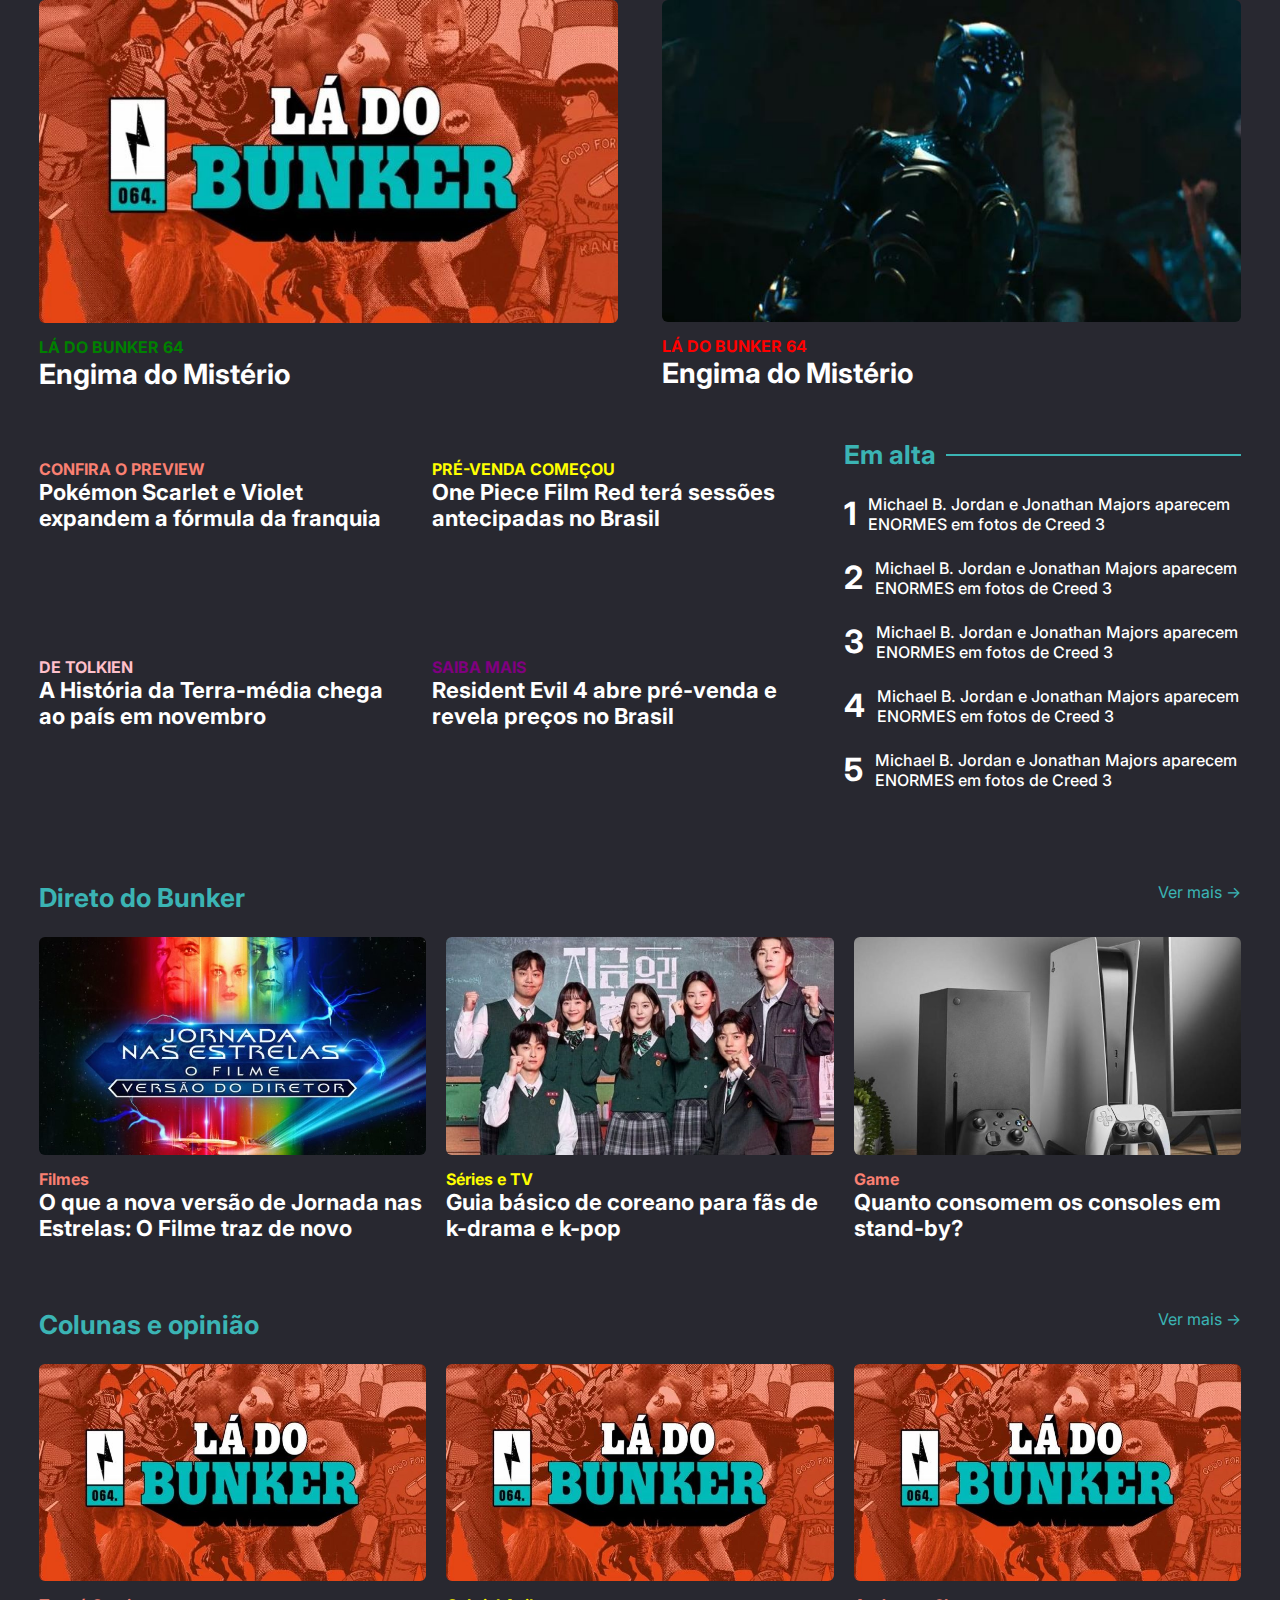
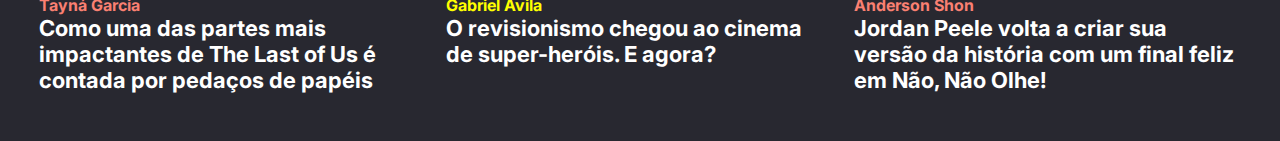
==== index.html @ f8700d99 "move html to base for pages" ====
<!DOCTYPE html>
<html lang="en">
	<head>
		<meta charset="UTF-8" />
		<meta http-equiv="X-UA-Compatible" content="IE=edge" />
		<meta name="viewport" content="width=device-width, initial-scale=1.0" />
		<link rel="stylesheet" href="./src/styles/styles.css" />
		<title>Jovem nerd</title>
	</head>
	<body>
		<main class="container">
			<div class="flex-two-columns">
				<!-- start post 1 -->
				<div class="post-container">
					<img src="./src/assets/images/la_do_bunker.JPG" alt="" />
					<h3 style="color: green">LÁ DO BUNKER 64</h3>
					<h2>Engima do Mistério</h2>
				</div>
				<!-- finish post 1 -->
				<!-- start post 2 -->
				<div class="post-container">
						<img src="./src/assets/images/pantera_negra.JPG" alt="" />
						<h3 style="color: red">LÁ DO BUNKER 64</h3>
						<h2>Engima do Mistério</h2>
					</div>
				</div>
				<!-- finish post 2 -->
			</div>
			<div class="flex-two-columns-highlights">
				<div class="highlights">
					<!-- subpost 1 -->
					<div class="post-container">
						<img src="https://uploads.jovemnerd.com.br/wp-content/uploads/2022/10/pokemon_violet_scarlet_preview__1m6v3kq-760x428.jpg" alt="" />
						<h3 style="color: salmon">CONFIRA O PREVIEW</h3>
						<h2>Pokémon Scarlet e Violet expandem a fórmula da franquia</h2>
					</div>
					<!-- subpost 2 -->
					<div class="post-container">
						<img src="https://uploads.jovemnerd.com.br/wp-content/uploads/2022/10/one_piece_film_red_sessoes_antecipadas__6ul00pg-760x428.jpg" alt="" />
						<h3 style="color: yellow">PRÉ-VENDA COMEÇOU</h3>
						<h2>One Piece Film Red terá sessões antecipadas no Brasil</h2>
					</div>
					<!-- subpost 3 -->
					<div class="post-container">
						<img src="https://uploads.jovemnerd.com.br/wp-content/uploads/2022/10/a_historia_da_terra_media_colecao__814is25-760x428.jpg" alt="" />
						<h3 style="color: pink">DE TOLKIEN</h3>
						<h2>A História da Terra-média chega ao país em novembro</h2>
					</div>
					<!-- subpost 4 -->
					<div class="post-container">
						<img src="https://uploads.jovemnerd.com.br/wp-content/uploads/2022/10/resident_evil_4_pre_venda_precos__we491q-760x428.jpg" alt="" />
						<h3 style="color: purple">SAIBA MAIS</h3>
						<h2>Resident Evil 4 abre pré-venda e revela preços no Brasil</h2>
					</div>
				</div>
				<div class="list">
					<div class="title-container">
						<h3>Em alta</h3>
						<span></span>
					</div>
					<div class="items">
						<div class="list-item">
							<p>1</p>
							<p>
								Michael B. Jordan e Jonathan Majors aparecem ENORMES em fotos de
								Creed 3
							</p>
						</div>
						<div class="list-item">
							<p>2</p>
							<p>
								Michael B. Jordan e Jonathan Majors aparecem ENORMES em fotos de
								Creed 3
							</p>
						</div>
						<div class="list-item">
							<p>3</p>
							<p>
								Michael B. Jordan e Jonathan Majors aparecem ENORMES em fotos de
								Creed 3
							</p>
						</div>
						<div class="list-item">
							<p>4</p>
							<p>
								Michael B. Jordan e Jonathan Majors aparecem ENORMES em fotos de
								Creed 3
							</p>
						</div>
						<div class="list-item">
							<p>5</p>
							<p>
								Michael B. Jordan e Jonathan Majors aparecem ENORMES em fotos de
								Creed 3
							</p>
						</div>
					</div>
				</div>
			</div>
			<div class="after-highlights-container">
				<div class="header-content">
					<h3>Direto do Bunker</h3>
					<p>Ver mais -></p>
				</div>
				<div class="flex-three-columns">
					<div class="post-container">
						<img src="./src/assets/images/star_trek.jpg" alt="" />
						<h3 style="color: salmon">Filmes</h3>
						<h2>O que a nova versão de Jornada nas Estrelas: O Filme traz de novo</h2>
					</div>
					<!-- subpost 2 -->
					<div class="post-container">
						<img src="./src/assets/images/coreano_kpop.jpg" alt="" />
						<h3 style="color: yellow">Séries e TV</h3>
						<h2>Guia básico de coreano para fãs de k-drama e k-pop</h2>
					</div>
					<div class="post-container">
						<img src="./src/assets/images/consoles_capa.jpg" alt="" />
						<h3 style="color: salmon">Game</h3>
						<h2>Quanto consomem os consoles em stand-by?</h2>
					</div>
					<!-- subpost 3 -->
					
				</div>
			</div>
			<div class="after-highlights-container">
				<div class="header-content">
					<h3>Colunas e opinião</h3>
					<p>Ver mais -></p>
				</div>
				<div class="flex-three-columns">
					<div class="post-container">
						<img src="./src/assets/images/la_do_bunker.JPG" alt="" />
						<h3 style="color: salmon">Tayná Garcia</h3>
						<h2>Como uma das partes mais impactantes de The Last of Us é contada por pedaços de papéis</h2>
					</div>
					<!-- subpost 2 -->
					<div class="post-container">
						<img src="./src/assets/images/la_do_bunker.JPG" alt="" />
						<h3 style="color: yellow">Gabriel Avila</h3>
						<h2>O revisionismo chegou ao cinema de super-heróis. E agora?</h2>
					</div>
					<div class="post-container">
						<img src="./src/assets/images/la_do_bunker.JPG" alt="" />
						<h3 style="color: salmon">Anderson Shon</h3>
						<h2>Jordan Peele volta a criar sua versão da história com um final feliz em Não, Não Olhe!</h2>
					</div>
					<!-- subpost 3 -->
					
				</div>
			</div>
		</main>
	</body>
</html>
---- src/styles/styles.css ----
/* normalize styles */
@import url(https://fonts.googleapis.com/css?family=Inter:100,200,300,regular,500,600,700,800,900);
* {
	margin: 0;
	padding: 0;
	box-sizing: border-box;
	color: #fff;
	font-family: Inter;
}

html,
body {
	background-color: #282830;
}
img {
	border-radius: 6px;
	max-width: 100%;
	margin-bottom: 10px;
}

h3 {
	font-size: 16px;
}
h2 {
	font-size: 22px;
}

.container {
	max-width: 1230px;
	margin: 0 auto;
}

.container .flex-two-columns {
	display: flex;
	justify-content: space-between;
	padding: 0 14px 48px;
}

.container .flex-two-columns .post-container {
	max-width: 579px;
	width: 50%;
}

.container .flex-two-columns .post-container img {
	border-radius: 6px;
}

.container .flex-two-columns .post-container h2 {
	line-height: 34px;
	font-size: 28px;
}

.container .flex-two-columns-highlights {
	display: flex;
	justify-content: space-between;
	padding: 0 14px 48px;
}

.container .flex-two-columns-highlights .highlights {
	width: 66%;
	display: flex;
	flex-wrap: wrap;
	gap: 20px;
}
.container .flex-two-columns-highlights .highlights .post-container {
	width: 47%;
}

.container .flex-two-columns-highlights .list {
	width: 33%;
}
.container .flex-two-columns-highlights .list .title-container {
	display: flex;
	align-items: center;
}

.container .flex-two-columns-highlights .list .title-container h3 {
	font-size: 26px;
	color: #3bb4b4;
	font-weight: bold;
	white-space: nowrap;
	margin-right: 10px;
}

.container .flex-two-columns-highlights .list .title-container span {
	border: 1px solid #3bb4b4;
	height: 0;
	width: 100%;
}

.container .flex-two-columns-highlights .list .items .list-item {
	display: flex;
	margin-bottom: 24px;
}

.container .flex-two-columns-highlights .list .items .list-item:first-child {
	margin-top: 24px;
}
/* the number before text on highlight list */
.container .flex-two-columns-highlights .list .items .list-item p:first-child {
	font-size: 32px;
	font-weight: bold;
	margin-right: 12px;
}
.container .flex-two-columns-highlights .list .items .list-item p {
	font-size: 16px;
	font-weight: 500;
}

.after-highlights-container {
	padding: 0 14px 48px;
	margin-top: 20px;
}

.after-highlights-container .flex-three-columns {
	display: flex;
	gap: 20px;
}

.after-highlights-container .flex-three-columns .post-container {
	width: 33.33%;
}

.after-highlights-container .header-content {
	display: flex;
	justify-content: space-between;
	margin-bottom: 24px;
}

.after-highlights-container .header-content h3 {
	color: #3bb4b4;
	font-size: 26px;
}
.after-highlights-container .header-content p {
	color: #3bb4b4;
}

@media (max-width: 40rem) {
	.container .flex-two-columns {
		flex-direction: column;
	}
	.container .flex-two-columns .post-container {
		width: 100%;
		margin-top: 30px;
	}
	.after-highlights-container .flex-three-columns {
		flex-direction: column;
	}
	.after-highlights-container .flex-three-columns .post-container {
		width: 100%;
	}
	.container .flex-two-columns-highlights {
		flex-direction: column;
	}
	.container .flex-two-columns-highlights .highlights {
		width: 100%;
		margin-bottom: 50px;
	}
	.container .flex-two-columns-highlights .highlights .post-container {
		width: 100%;
		margin-bottom: 20px;
	}
	.container .flex-two-columns-highlights .list {
		width: 100%;
	}
}
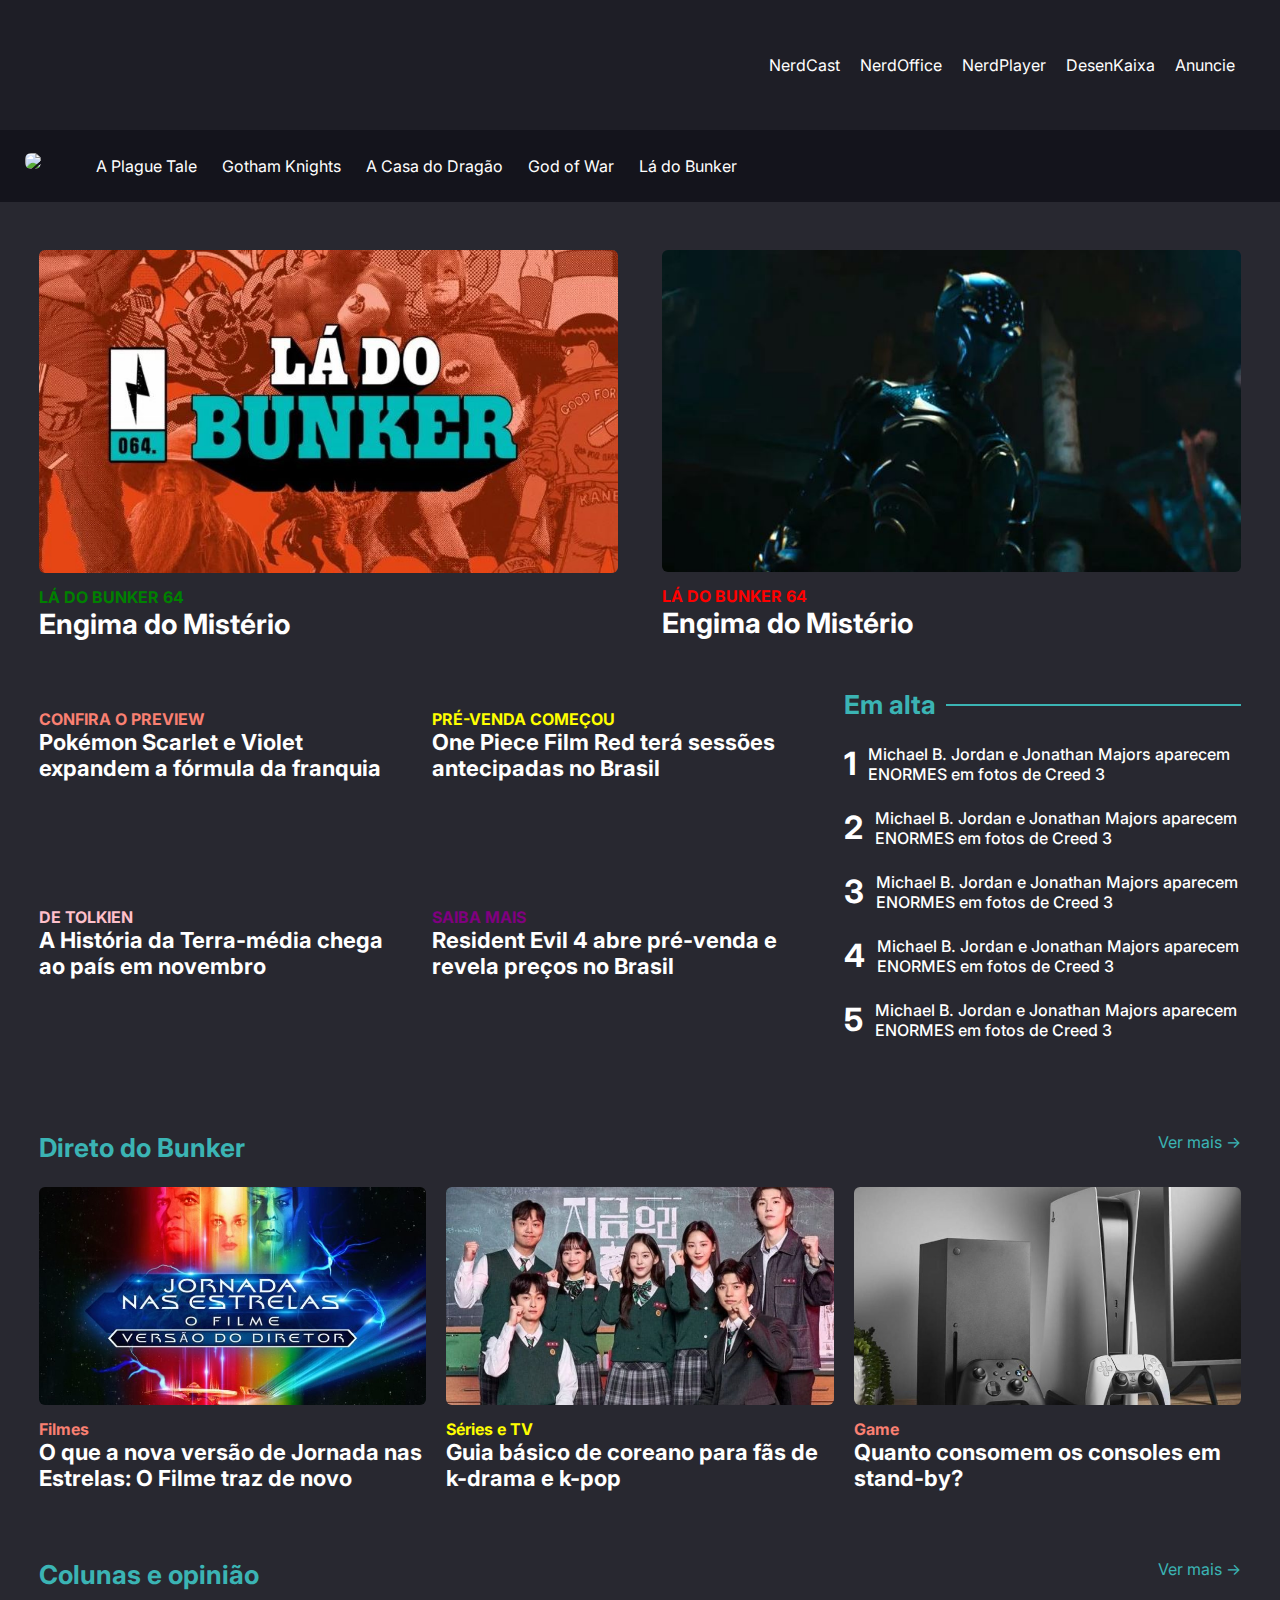
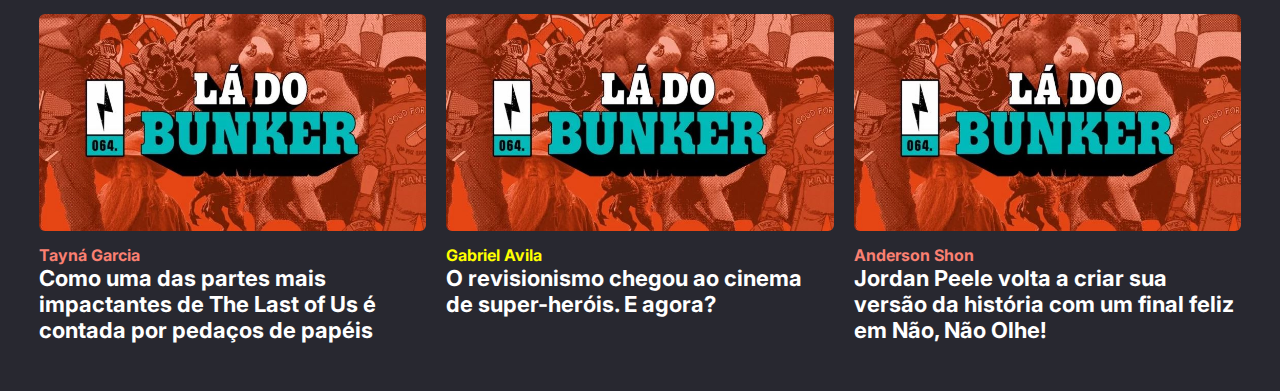
==== commit 28dfc7ab: "a" ====
--- a/index.html
+++ b/index.html
@@ -8,6 +8,31 @@
 		<title>Jovem nerd</title>
 	</head>
 	<body>
+		<header class="header-component">
+			<div class="header-container">
+				<img src="https://jovemnerd.com.br/wp-content/themes/jovem-nerd-v9/assets/images/logo-jovemnerd.png" alt="">
+				<ul>
+					<li>NerdCast</li>
+					<li>NerdOffice</li>
+					<li>NerdPlayer</li>
+					<li>DesenKaixa</li>
+					<li>Anuncie</li>
+				</ul>
+			</div>
+			
+		</header>
+		<div class="header-submenu">
+			<div class="bg">
+				<img src="https://jovemnerd.com.br/wp-content/themes/jovem-nerd-v9/assets/images/logo-nerdbunker.svg"/>
+				<ul class="items">
+					<li>A Plague Tale</li>
+					<li>Gotham Knights</li>
+					<li>A Casa do Dragão</li>
+					<li>God of War</li>
+					<li>Lá do Bunker</li>
+				</ul>
+			</div>
+		</div>
 		<main class="container">
 			<div class="flex-two-columns">
 				<!-- start post 1 -->
@@ -151,4 +176,5 @@
 			</div>
 		</main>
 	</body>
+	<script src="./src/scripts/script.js"></script>
 </html>
--- a/src/styles/styles.css
+++ b/src/styles/styles.css
@@ -6,6 +6,7 @@
 	box-sizing: border-box;
 	color: #fff;
 	font-family: Inter;
+	transition: all 0.3s ease;
 }
 
 html,
@@ -28,6 +29,7 @@
 .container {
 	max-width: 1230px;
 	margin: 0 auto;
+	margin-top: 250px;
 }
 
 .container .flex-two-columns {
@@ -135,6 +137,80 @@
 	color: #3bb4b4;
 }
 
+.header-component {
+	width: 100%;
+	background-color: #1e1e26;
+	height: 130px;
+	position: fixed;
+	align-items: center;
+	display: flex;
+	top: 0;
+}
+
+.header-submenu {
+	background-color: #14141c;
+	top: 130px;
+	height: 72px;
+	width: 100%;
+	position: fixed;
+}
+.header-submenu.scroll {
+	opacity: 0;
+}
+
+.bg {
+	max-width: 1230px;
+	display: flex;
+	margin: 0 auto;
+	align-items: center;
+	justify-content: start;
+	height: 100%;
+}
+
+.header-submenu .items {
+	display: flex;
+	list-style: none;
+	margin-left: 30px;
+}
+
+.header-submenu .items li {
+	margin-left: 25px;
+}
+
+.header-component.scroll {
+	width: 100%;
+	background-color: #1e1e26;
+	height: 80px;
+	position: fixed;
+}
+.header-component .header-container {
+	display: flex;
+	justify-content: space-between;
+	max-width: 1230px;
+	margin: 0 auto;
+	width: 100%;
+}
+
+.header-component .header-container img {
+	width: 140px;
+}
+
+.header-component.scroll .header-container img {
+	width: 100px;
+}
+
+.header-component .header-container ul {
+	list-style: none;
+	display: flex;
+	align-items: center;
+}
+.header-component .header-container ul li {
+	list-style: none;
+	display: flex;
+	align-items: center;
+	margin-right: 20px;
+}
+
 @media (max-width: 40rem) {
 	.container .flex-two-columns {
 		flex-direction: column;
